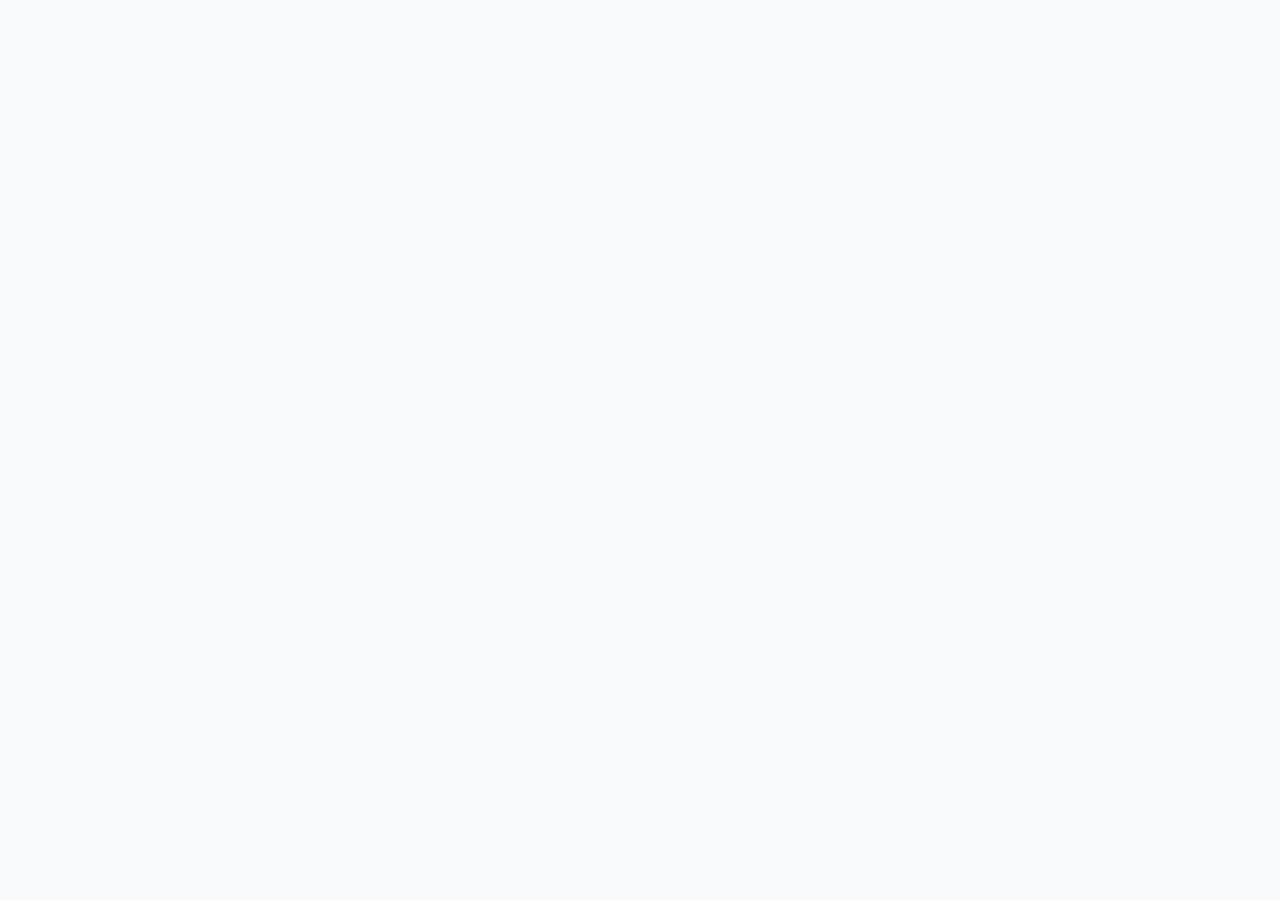
==== login.html @ 10139f5b "login.html" ====
<!DOCTYPE html>
<html lang="en">
  <head>
    <meta charset="UTF-8" />
    <meta name="viewport" content="width=device-width, initial-scale=1.0" />
    <meta name="description" content="Login to your Blogr account." />
    <title>Login | Blogr</title>
    <link rel="preconnect" href="https://fonts.googleapis.com" />
    <link rel="preconnect" href="https://fonts.gstatic.com" crossorigin />
    <link
      href="https://fonts.googleapis.com/css2?family=Overpass:wght@300;600&family=Ubuntu:wght@400;500;700&display=swap"
      rel="stylesheet"
    />
    <style>
      /* ============================================================
         CSS CUSTOM PROPERTIES
         ============================================================ */
      :root {
        --clr-red-light: hsl(356, 100%, 66%);
        --clr-red-dark: hsl(355, 100%, 74%);
        --clr-red-hover: hsl(356, 100%, 58%);
        --clr-hero-start: hsl(13, 100%, 72%);
        --clr-hero-end: hsl(353, 100%, 62%);
        --clr-heading: hsl(208, 49%, 24%);
        --clr-body: hsl(207, 13%, 34%);
        --clr-input-border: hsl(207, 13%, 80%);
        --clr-input-focus: hsl(356, 100%, 66%);
        --clr-error: hsl(356, 100%, 60%);
        --clr-success: hsl(145, 63%, 49%);
        --clr-bg: hsl(210, 20%, 98%);
        --grad-hero: linear-gradient(135deg, var(--clr-hero-start), var(--clr-hero-end));
        --font-body: "Overpass", sans-serif;
        --font-ui: "Ubuntu", sans-serif;
        --radius-pill: 9999px;
        --radius-lg: 1.25rem;
        --radius-md: 0.75rem;
        --radius-sm: 0.5rem;
        --shadow-card: 0 20px 60px rgba(0, 0, 0, 0.1);
        --shadow-input: 0 0 0 3px rgba(255, 82, 93, 0.18);
        --transition: 250ms ease;
      }

      /* ============================================================
         RESET
         ============================================================ */
      *,
      *::before,
      *::after {
        box-sizing: border-box;
        margin: 0;
        padding: 0;
      }

      html {
        font-size: 16px;
        scroll-behavior: smooth;
      }

      body {
        font-family: var(--font-body);
        font-weight: 300;
        color: var(--clr-body);
        background: var(--clr-bg);
        min-height: 100vh;
        display: flex;
        flex-direction: column;
        overflow-x: hidden;
      }

      a {
        text-decoration: none;
        color: inherit;
      }

      button {
        cursor: pointer;
        border: none;
        background: none;
        font-family: inherit;
      }

      img,
      svg {
        display: block;
        max-width: 100%;
      }

      /* ============================================================
         PAGE LOADER
         ============================================================ */
      .page-loader {
        position: fixed;
        inset: 0;
        background: #fff;
        display: flex;
        align-items: center;
        justify-content: center;
        z-index: 9999;
        transition: opacity 0.4s ease, visibility 0.4s ease;
      }

      .page-loader.is-hidden {
        opacity: 0;
        visibility: hidden;
      }

      .loader-ring {
        width: 3rem;
        height: 3rem;
        border: 3px solid hsl(240, 6%, 90%);
        border-top-color: var(--clr-red-light);
        border-radius: 50%;
        animation: spin 0.75s linear infinite;
      }

      @keyframes spin {
        to { transform: rotate(360deg); }
      }

      /* ============================================================
         NAVIGATION
         ============================================================
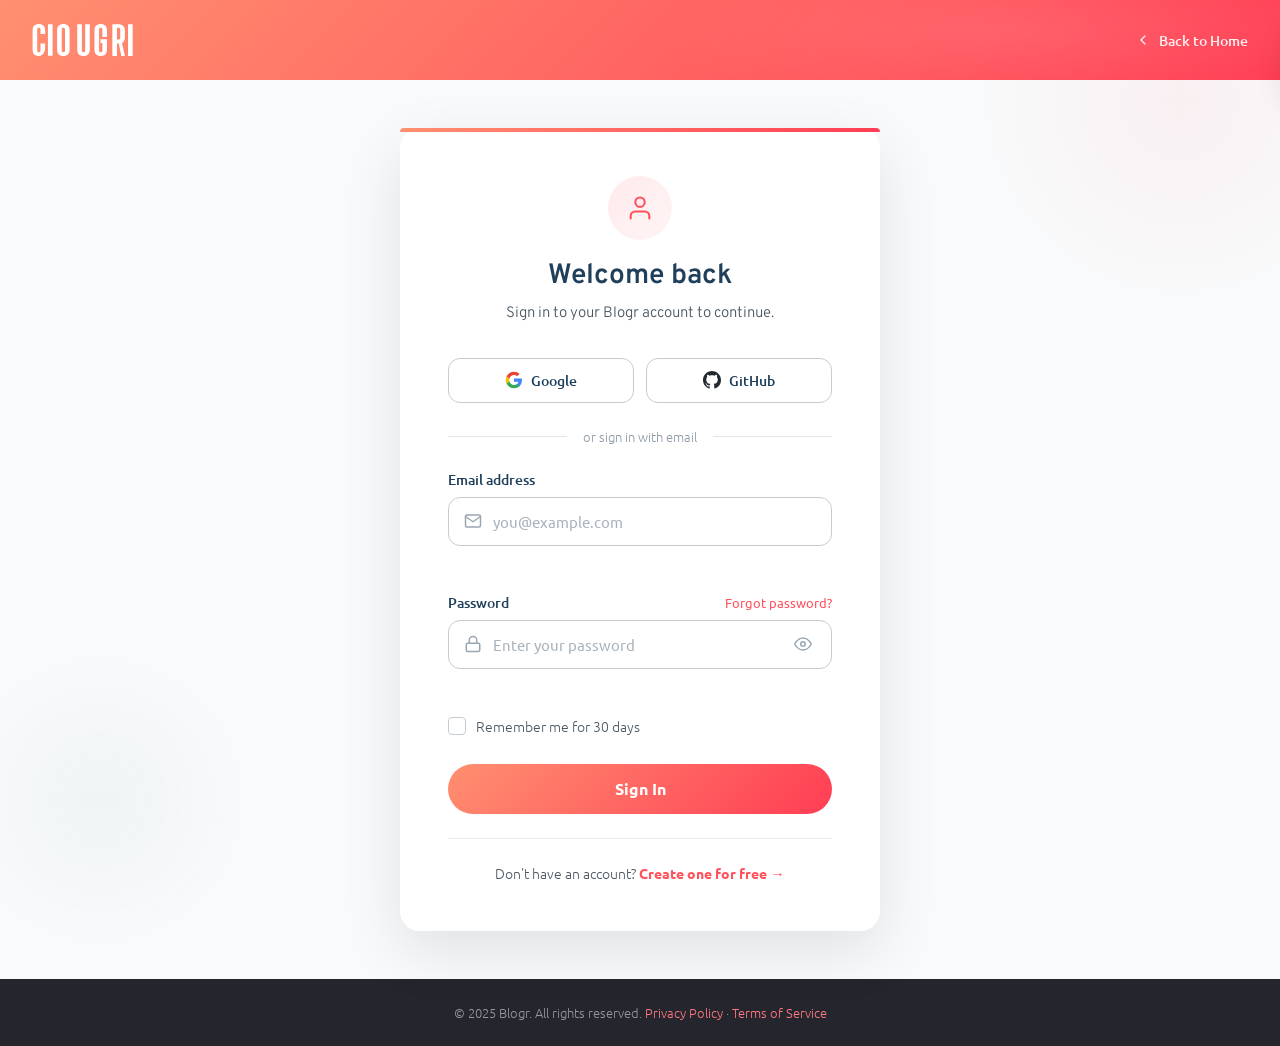
==== commit c4822180: "login.html" ====
--- a/login.html
+++ b/login.html
@@ -119,4 +119,1076 @@
 
       /* ============================================================
          NAVIGATION
-         ============================================================ 
+         ============================================================ */
+      .nav {
+        background: var(--grad-hero);
+        padding: 0 clamp(1.25rem, 5vw, 2rem);
+        height: 5rem;
+        display: flex;
+        align-items: center;
+        justify-content: space-between;
+        position: relative;
+        overflow: hidden;
+        flex-shrink: 0;
+      }
+
+      .nav::before {
+        content: "";
+        position: absolute;
+        top: -60%;
+        right: -10%;
+        width: 60%;
+        height: 200%;
+        background: radial-gradient(
+          ellipse at center,
+          rgba(255, 255, 255, 0.1) 0%,
+          transparent 68%
+        );
+        border-radius: 50%;
+        pointer-events: none;
+      }
+
+      .nav__logo {
+        display: flex;
+        align-items: center;
+        transition: opacity 150ms ease;
+        position: relative;
+        z-index: 1;
+      }
+
+      .nav__logo:hover {
+        opacity: 0.82;
+      }
+
+      .nav__back {
+        display: flex;
+        align-items: center;
+        gap: 0.5rem;
+        color: rgba(255, 255, 255, 0.9);
+        font-family: var(--font-ui);
+        font-weight: 500;
+        font-size: 0.875rem;
+        transition: color var(--transition), transform var(--transition);
+        position: relative;
+        z-index: 1;
+      }
+
+      .nav__back:hover {
+        color: #fff;
+        transform: translateX(-3px);
+      }
+
+      .nav__back svg {
+        display: inline;
+      }
+
+      /* ============================================================
+         MAIN CONTENT
+         ============================================================ */
+      .auth-page {
+        flex: 1;
+        display: flex;
+        align-items: center;
+        justify-content: center;
+        padding: 3rem clamp(1.25rem, 5vw, 2rem);
+        position: relative;
+      }
+
+      /* Decorative background blobs */
+      .auth-page::before,
+      .auth-page::after {
+        content: "";
+        position: fixed;
+        border-radius: 50%;
+        pointer-events: none;
+        z-index: 0;
+      }
+
+      .auth-page::before {
+        width: 400px;
+        height: 400px;
+        background: radial-gradient(
+          circle,
+          rgba(255, 82, 93, 0.06) 0%,
+          transparent 70%
+        );
+        top: -100px;
+        right: -100px;
+      }
+
+      .auth-page::after {
+        width: 300px;
+        height: 300px;
+        background: radial-gradient(
+          circle,
+          rgba(13, 100, 72, 0.04) 0%,
+          transparent 70%
+        );
+        bottom: -50px;
+        left: -50px;
+      }
+
+      /* ============================================================
+         AUTH CARD
+         ============================================================ */
+      .auth-card {
+        background: #fff;
+        border-radius: var(--radius-lg);
+        box-shadow: var(--shadow-card);
+        padding: clamp(2rem, 5vw, 3rem);
+        width: 100%;
+        max-width: 480px;
+        position: relative;
+        z-index: 1;
+        animation: slideUp 0.6s ease both;
+      }
+
+      @keyframes slideUp {
+        from {
+          opacity: 0;
+          transform: translateY(2rem);
+        }
+        to {
+          opacity: 1;
+          transform: translateY(0);
+        }
+      }
+
+      /* Card top accent bar */
+      .auth-card::before {
+        content: "";
+        position: absolute;
+        top: 0;
+        left: 0;
+        right: 0;
+        height: 4px;
+        background: var(--grad-hero);
+        border-radius: var(--radius-lg) var(--radius-lg) 0 0;
+      }
+
+      /* ============================================================
+         CARD HEADER
+         ============================================================ */
+      .auth-card__header {
+        text-align: center;
+        margin-bottom: 2rem;
+      }
+
+      .auth-card__icon {
+        width: 64px;
+        height: 64px;
+        background: linear-gradient(
+          135deg,
+          rgba(255, 82, 93, 0.12),
+          rgba(255, 122, 133, 0.08)
+        );
+        border-radius: 50%;
+        display: flex;
+        align-items: center;
+        justify-content: center;
+        margin: 0 auto 1.25rem;
+      }
+
+      .auth-card__title {
+        font-family: var(--font-body);
+        font-weight: 600;
+        font-size: 1.75rem;
+        color: var(--clr-heading);
+        margin-bottom: 0.5rem;
+        line-height: 1.2;
+      }
+
+      .auth-card__subtitle {
+        font-size: 0.9375rem;
+        color: var(--clr-body);
+        line-height: 1.6;
+      }
+
+      /* ============================================================
+         SOCIAL LOGIN BUTTONS
+         ============================================================ */
+      .social-btns {
+        display: grid;
+        grid-template-columns: 1fr 1fr;
+        gap: 0.75rem;
+        margin-bottom: 1.5rem;
+      }
+
+      .social-btn {
+        display: flex;
+        align-items: center;
+        justify-content: center;
+        gap: 0.5rem;
+        padding: 0.75rem 1rem;
+        border: 1.5px solid var(--clr-input-border);
+        border-radius: var(--radius-md);
+        font-family: var(--font-ui);
+        font-weight: 500;
+        font-size: 0.875rem;
+        color: var(--clr-heading);
+        background: #fff;
+        cursor: pointer;
+        transition: border-color var(--transition), background var(--transition),
+          box-shadow var(--transition), transform 150ms ease;
+      }
+
+      .social-btn:hover {
+        border-color: var(--clr-red-light);
+        background: rgba(255, 82, 93, 0.03);
+        box-shadow: 0 2px 12px rgba(255, 82, 93, 0.1);
+        transform: translateY(-1px);
+      }
+
+      .social-btn svg {
+        flex-shrink: 0;
+      }
+
+      /* ============================================================
+         DIVIDER
+         ============================================================ */
+      .divider {
+        display: flex;
+        align-items: center;
+        gap: 1rem;
+        margin-bottom: 1.5rem;
+      }
+
+      .divider__line {
+        flex: 1;
+        height: 1px;
+        background: hsl(207, 13%, 90%);
+      }
+
+      .divider__text {
+        font-family: var(--font-ui);
+        font-size: 0.8125rem;
+        color: hsl(207, 13%, 60%);
+        white-space: nowrap;
+      }
+
+      /* ============================================================
+         FORM
+         ============================================================ */
+      .auth-form {
+        display: flex;
+        flex-direction: column;
+        gap: 1.25rem;
+      }
+
+      .form-group {
+        display: flex;
+        flex-direction: column;
+        gap: 0.5rem;
+      }
+
+      .form-label {
+        font-family: var(--font-ui);
+        font-weight: 500;
+        font-size: 0.875rem;
+        color: var(--clr-heading);
+        display: flex;
+        align-items: center;
+        justify-content: space-between;
+      }
+
+      .form-label__link {
+        font-weight: 400;
+        color: var(--clr-red-light);
+        font-size: 0.8125rem;
+        transition: color var(--transition);
+      }
+
+      .form-label__link:hover {
+        color: var(--clr-red-hover);
+        text-decoration: underline;
+      }
+
+      /* Input wrapper (for icon + input) */
+      .input-wrapper {
+        position: relative;
+        display: flex;
+        align-items: center;
+      }
+
+      .input-icon {
+        position: absolute;
+        left: 1rem;
+        color: hsl(207, 13%, 65%);
+        pointer-events: none;
+        transition: color var(--transition);
+        flex-shrink: 0;
+      }
+
+      .input-wrapper:focus-within .input-icon {
+        color: var(--clr-red-light);
+      }
+
+      .form-input {
+        width: 100%;
+        padding: 0.875rem 1rem 0.875rem 2.75rem;
+        border: 1.5px solid var(--clr-input-border);
+        border-radius: var(--radius-md);
+        font-family: var(--font-ui);
+        font-size: 0.9375rem;
+        color: var(--clr-heading);
+        background: #fff;
+        transition: border-color var(--transition), box-shadow var(--transition);
+        outline: none;
+      }
+
+      .form-input::placeholder {
+        color: hsl(207, 13%, 70%);
+        font-weight: 400;
+      }
+
+      .form-input:focus {
+        border-color: var(--clr-input-focus);
+        box-shadow: var(--shadow-input);
+      }
+
+      .form-input.is-error {
+        border-color: var(--clr-error);
+        box-shadow: 0 0 0 3px rgba(255, 82, 93, 0.15);
+      }
+
+      .form-input.is-success {
+        border-color: var(--clr-success);
+        box-shadow: 0 0 0 3px rgba(72, 199, 142, 0.15);
+      }
+
+      /* Toggle password visibility */
+      .input-toggle {
+        position: absolute;
+        right: 1rem;
+        background: none;
+        border: none;
+        cursor: pointer;
+        color: hsl(207, 13%, 65%);
+        display: flex;
+        align-items: center;
+        padding: 0.25rem;
+        border-radius: 4px;
+        transition: color var(--transition);
+      }
+
+      .input-toggle:hover {
+        color: var(--clr-red-light);
+      }
+
+      /* Error message */
+      .form-error {
+        font-family: var(--font-ui);
+        font-size: 0.8125rem;
+        color: var(--clr-error);
+        display: flex;
+        align-items: center;
+        gap: 0.35rem;
+        opacity: 0;
+        transform: translateY(-4px);
+        transition: opacity var(--transition), transform var(--transition);
+        min-height: 1.2rem;
+      }
+
+      .form-error.is-visible {
+        opacity: 1;
+        transform: translateY(0);
+      }
+
+      /* ============================================================
+         REMEMBER ME ROW
+         ============================================================ */
+      .form-row {
+        display: flex;
+        align-items: center;
+        justify-content: space-between;
+        gap: 1rem;
+        flex-wrap: wrap;
+      }
+
+      .checkbox-label {
+        display: flex;
+        align-items: center;
+        gap: 0.6rem;
+        cursor: pointer;
+        font-family: var(--font-ui);
+        font-size: 0.875rem;
+        color: var(--clr-body);
+        user-select: none;
+      }
+
+      .checkbox-input {
+        position: absolute;
+        opacity: 0;
+        width: 0;
+        height: 0;
+      }
+
+      .checkbox-custom {
+        width: 18px;
+        height: 18px;
+        border: 1.5px solid var(--clr-input-border);
+        border-radius: 4px;
+        background: #fff;
+        display: flex;
+        align-items: center;
+        justify-content: center;
+        transition: border-color var(--transition), background var(--transition);
+        flex-shrink: 0;
+      }
+
+      .checkbox-input:checked + .checkbox-custom {
+        background: var(--clr-red-light);
+        border-color: var(--clr-red-light);
+      }
+
+      .checkbox-input:checked + .checkbox-custom::after {
+        content: "";
+        display: block;
+        width: 5px;
+        height: 9px;
+        border: 2px solid #fff;
+        border-top: none;
+        border-left: none;
+        transform: rotate(45deg) translate(-1px, -1px);
+      }
+
+      .checkbox-input:focus-visible + .checkbox-custom {
+        outline: 3px solid rgba(255, 82, 93, 0.3);
+        outline-offset: 2px;
+      }
+
+      /* ============================================================
+         SUBMIT BUTTON
+         ============================================================ */
+      .btn-submit {
+        width: 100%;
+        padding: 0.9rem 2rem;
+        background: var(--grad-hero);
+        color: #fff;
+        border: none;
+        border-radius: var(--radius-pill);
+        font-family: var(--font-ui);
+        font-weight: 700;
+        font-size: 1rem;
+        cursor: pointer;
+        transition: opacity var(--transition), transform 150ms ease,
+          box-shadow var(--transition);
+        position: relative;
+        overflow: hidden;
+        margin-top: 0.5rem;
+      }
+
+      .btn-submit::before {
+        content: "";
+        position: absolute;
+        inset: 0;
+        background: rgba(255, 255, 255, 0);
+        transition: background var(--transition);
+      }
+
+      .btn-submit:hover::before {
+        background: rgba(255, 255, 255, 0.12);
+      }
+
+      .btn-submit:hover {
+        transform: translateY(-2px);
+        box-shadow: 0 8px 24px rgba(255, 82, 93, 0.35);
+      }
+
+      .btn-submit:active {
+        transform: translateY(0);
+        box-shadow: none;
+      }
+
+      .btn-submit:disabled {
+        opacity: 0.65;
+        cursor: not-allowed;
+        transform: none;
+      }
+
+      /* Loading spinner inside button */
+      .btn-submit__spinner {
+        display: none;
+        width: 18px;
+        height: 18px;
+        border: 2px solid rgba(255, 255, 255, 0.4);
+        border-top-color: #fff;
+        border-radius: 50%;
+        animation: spin 0.6s linear infinite;
+        margin-inline: auto;
+      }
+
+      .btn-submit.is-loading .btn-submit__text {
+        display: none;
+      }
+
+      .btn-submit.is-loading .btn-submit__spinner {
+        display: block;
+      }
+
+      /* ============================================================
+         CARD FOOTER
+         ============================================================ */
+      .auth-card__footer {
+        text-align: center;
+        margin-top: 1.5rem;
+        padding-top: 1.5rem;
+        border-top: 1px solid hsl(207, 13%, 92%);
+        font-family: var(--font-ui);
+        font-size: 0.9rem;
+        color: var(--clr-body);
+      }
+
+      .auth-card__footer a {
+        color: var(--clr-red-light);
+        font-weight: 600;
+        transition: color var(--transition);
+      }
+
+      .auth-card__footer a:hover {
+        color: var(--clr-red-hover);
+        text-decoration: underline;
+      }
+
+      /* ============================================================
+         FOOTER
+         ============================================================ */
+      .site-footer {
+        background: hsl(240, 10%, 16%);
+        padding: 1.5rem clamp(1.25rem, 5vw, 2rem);
+        text-align: center;
+        flex-shrink: 0;
+      }
+
+      .site-footer p {
+        font-family: var(--font-ui);
+        font-size: 0.8125rem;
+        color: hsl(240, 2%, 60%);
+      }
+
+      .site-footer a {
+        color: hsl(356, 100%, 74%);
+        transition: color var(--transition);
+      }
+
+      .site-footer a:hover {
+        color: #fff;
+      }
+
+      /* ============================================================
+         SUCCESS TOAST
+         ============================================================ */
+      .toast {
+        position: fixed;
+        top: 1.5rem;
+        right: 1.5rem;
+        background: #fff;
+        border-radius: var(--radius-md);
+        box-shadow: 0 8px 32px rgba(0, 0, 0, 0.14);
+        padding: 1rem 1.25rem;
+        display: flex;
+        align-items: center;
+        gap: 0.75rem;
+        max-width: 320px;
+        z-index: 1000;
+        transform: translateX(calc(100% + 2rem));
+        transition: transform 0.4s cubic-bezier(0.34, 1.56, 0.64, 1);
+        border-left: 4px solid var(--clr-success);
+      }
+
+      .toast.is-visible {
+        transform: translateX(0);
+      }
+
+      .toast__icon {
+        width: 36px;
+        height: 36px;
+        background: rgba(72, 199, 142, 0.12);
+        border-radius: 50%;
+        display: flex;
+        align-items: center;
+        justify-content: center;
+        flex-shrink: 0;
+        color: var(--clr-success);
+      }
+
+      .toast__content {
+        flex: 1;
+      }
+
+      .toast__title {
+        font-family: var(--font-ui);
+        font-weight: 600;
+        font-size: 0.9rem;
+        color: var(--clr-heading);
+        margin-bottom: 0.2rem;
+      }
+
+      .toast__msg {
+        font-family: var(--font-ui);
+        font-size: 0.8125rem;
+        color: var(--clr-body);
+      }
+
+      /* ============================================================
+         STRENGTH INDICATOR (not shown on login but ready)
+         ============================================================ */
+      .strength-bar {
+        display: flex;
+        gap: 4px;
+        margin-top: 0.4rem;
+      }
+
+      .strength-bar__segment {
+        height: 4px;
+        flex: 1;
+        border-radius: 2px;
+        background: hsl(207, 13%, 88%);
+        transition: background var(--transition);
+      }
+
+      /* ============================================================
+         RESPONSIVE
+         ============================================================ */
+      @media (max-width: 520px) {
+        .auth-card {
+          padding: 1.75rem 1.25rem;
+          border-radius: var(--radius-md);
+        }
+
+        .auth-card__title {
+          font-size: 1.5rem;
+        }
+
+        .social-btns {
+          grid-template-columns: 1fr;
+        }
+
+        .toast {
+          top: auto;
+          bottom: 1.5rem;
+          right: 1rem;
+          left: 1rem;
+          max-width: 100%;
+          transform: translateY(calc(100% + 2rem));
+        }
+
+        .toast.is-visible {
+          transform: translateY(0);
+        }
+      }
+
+      /* ============================================================
+         REDUCED MOTION
+         ============================================================ */
+      @media (prefers-reduced-motion: reduce) {
+        *,
+        *::before,
+        *::after {
+          animation-duration: 0.01ms !important;
+          transition-duration: 0.01ms !important;
+        }
+      }
+    </style>
+  </head>
+
+  <body>
+    <!-- Page Loader -->
+    <div class="page-loader" id="pageLoader">
+      <div class="loader-ring"></div>
+    </div>
+
+    <!-- Toast Notification -->
+    <div class="toast" id="toast" role="alert" aria-live="polite">
+      <div class="toast__icon">
+        <svg xmlns="http://www.w3.org/2000/svg" width="18" height="18"
+          viewBox="0 0 24 24" fill="none" stroke="currentColor"
+          stroke-width="2.5" stroke-linecap="round" stroke-linejoin="round">
+          <polyline points="20 6 9 17 4 12"></polyline>
+        </svg>
+      </div>
+      <div class="toast__content">
+        <p class="toast__title">Login Successful!</p>
+        <p class="toast__msg">Welcome back. Redirecting you now…</p>
+      </div>
+    </div>
+
+    <!-- NAVIGATION -->
+    <nav class="nav" aria-label="Site navigation">
+      <a href="index.html" class="nav__logo" aria-label="Blogr home">
+        <svg xmlns="http://www.w3.org/2000/svg" width="101" height="32" aria-hidden="true">
+          <g fill="#FFF" fill-rule="evenodd">
+            <path d="M6.856 32c-3.789 0-6.27-2.086-6.27-6.264V6.242C.586 2.086 3.067 0 6.856 0c3.789 0 6.27 2.086 6.27 6.242V10H8.49V5.825C8.49 4.453 7.88 3.81 6.856 3.81c-1.025 0-1.635.643-1.635 2.015v20.35c0 1.372.61 2.015 1.635 2.015 1.025 0 1.635-.643 1.635-2.015V19.53h4.635v4.206C13.126 27.914 10.645 32 6.856 32zM15.96.321h4.635v31.358H15.96zM31.373 32c-3.79 0-6.27-2.086-6.27-6.264V6.242C25.103 2.086 27.583 0 31.373 0c3.789 0 6.27 2.086 6.27 6.242v19.494C37.643 29.914 35.162 32 31.373 32zm-1.636-26.175v20.35c0 1.372.611 2.015 1.636 2.015 1.024 0 1.635-.643 1.635-2.015V5.825c0-1.372-.611-2.015-1.635-2.015-1.025 0-1.636.643-1.636 2.015zM51.522 32c-3.79 0-6.27-2.086-6.27-6.264V.32h4.634v25.855c0 1.372.61 2.015 1.636 2.015 1.024 0 1.635-.643 1.635-2.015V.321h4.635v25.415C57.792 29.914 55.311 32 51.522 32zM68.73 32c-3.79 0-6.27-2.086-6.27-6.264V6.242C62.46 2.086 64.94 0 68.73 0c3.788 0 6.27 2.086 6.27 6.242V13H70.364V5.825c0-1.372-.61-2.015-1.635-2.015-1.025 0-1.636.643-1.636 2.015v20.35c0 1.372.611 2.015 1.636 2.015 1.025 0 1.635-.643 1.635-2.015V19h-1.871v-3.81H75v10.546C75 29.914 72.518 32 68.73 32zM89.382 32L86.735 19.4H84.96V32H80.324V.321h6.27c3.79 0 6.27 2.086 6.27 6.242v6.574c0 2.786-1.025 4.8-2.904 5.871L92.898 32h-3.516zm-4.422-28.19V15.59h1.636c1.025 0 1.635-.643 1.635-2.015V5.825c0-1.372-.61-2.015-1.635-2.015H84.96zM100.676 32H96.04V.321h4.635z"/>
+          </g>
+        </svg>
+      </a>
+
+      <a href="index.html" class="nav__back" aria-label="Back to home">
+        <svg xmlns="http://www.w3.org/2000/svg" width="16" height="16"
+          viewBox="0 0 24 24" fill="none" stroke="currentColor"
+          stroke-width="2" stroke-linecap="round" stroke-linejoin="round">
+          <polyline points="15 18 9 12 15 6"></polyline>
+        </svg>
+        Back to Home
+      </a>
+    </nav>
+
+    <!-- MAIN CONTENT -->
+    <main class="auth-page">
+      <div class="auth-card" role="main">
+        <!-- Card Header -->
+        <div class="auth-card__header">
+          <div class="auth-card__icon" aria-hidden="true">
+            <svg xmlns="http://www.w3.org/2000/svg" width="28" height="28"
+              viewBox="0 0 24 24" fill="none" stroke="hsl(356,100%,66%)"
+              stroke-width="1.8" stroke-linecap="round" stroke-linejoin="round">
+              <path d="M20 21v-2a4 4 0 0 0-4-4H8a4 4 0 0 0-4 4v2"></path>
+              <circle cx="12" cy="7" r="4"></circle>
+            </svg>
+          </div>
+          <h1 class="auth-card__title">Welcome back</h1>
+          <p class="auth-card__subtitle">
+            Sign in to your Blogr account to continue.
+          </p>
+        </div>
+
+        <!-- Social Login -->
+        <div class="social-btns" aria-label="Sign in with social accounts">
+          <button class="social-btn" type="button" aria-label="Continue with Google">
+            <svg xmlns="http://www.w3.org/2000/svg" width="18" height="18" viewBox="0 0 24 24">
+              <path fill="#4285F4" d="M22.56 12.25c0-.78-.07-1.53-.2-2.25H12v4.26h5.92c-.26 1.37-1.04 2.53-2.21 3.31v2.77h3.57c2.08-1.92 3.28-4.74 3.28-8.09z"/>
+              <path fill="#34A853" d="M12 23c2.97 0 5.46-.98 7.28-2.66l-3.57-2.77c-.98.66-2.23 1.06-3.71 1.06-2.86 0-5.29-1.93-6.16-4.53H2.18v2.84C3.99 20.53 7.7 23 12 23z"/>
+              <path fill="#FBBC05" d="M5.84 14.09c-.22-.66-.35-1.36-.35-2.09s.13-1.43.35-2.09V7.07H2.18C1.43 8.55 1 10.22 1 12s.43 3.45 1.18 4.93l2.85-2.22.81-.62z"/>
+              <path fill="#EA4335" d="M12 5.38c1.62 0 3.06.56 4.21 1.64l3.15-3.15C17.45 2.09 14.97 1 12 1 7.7 1 3.99 3.47 2.18 7.07l3.66 2.84c.87-2.6 3.3-4.53 6.16-4.53z"/>
+            </svg>
+            Google
+          </button>
+
+          <button class="social-btn" type="button" aria-label="Continue with GitHub">
+            <svg xmlns="http://www.w3.org/2000/svg" width="18" height="18" viewBox="0 0 24 24" fill="#24292e">
+              <path d="M12 0C5.37 0 0 5.37 0 12c0 5.31 3.435 9.795 8.205 11.385.6.105.825-.255.825-.57 0-.285-.015-1.23-.015-2.235-3.015.555-3.795-.735-4.035-1.41-.135-.345-.72-1.41-1.23-1.695-.42-.225-1.02-.78-.015-.795.945-.015 1.62.87 1.845 1.23 1.08 1.815 2.805 1.305 3.495.99.105-.78.42-1.305.765-1.605-2.67-.3-5.46-1.335-5.46-5.925 0-1.305.465-2.385 1.23-3.225-.12-.3-.54-1.53.12-3.18 0 0 1.005-.315 3.3 1.23.96-.27 1.98-.405 3-.405s2.04.135 3 .405c2.295-1.56 3.3-1.23 3.3-1.23.66 1.65.24 2.88.12 3.18.765.84 1.23 1.905 1.23 3.225 0 4.605-2.805 5.625-5.475 5.925.435.375.81 1.095.81 2.22 0 1.605-.015 2.895-.015 3.3 0 .315.225.69.825.57A12.02 12.02 0 0 0 24 12c0-6.63-5.37-12-12-12z"/>
+            </svg>
+            GitHub
+          </button>
+        </div>
+
+        <!-- Divider -->
+        <div class="divider" role="separator">
+          <div class="divider__line"></div>
+          <span class="divider__text">or sign in with email</span>
+          <div class="divider__line"></div>
+        </div>
+
+        <!-- Login Form -->
+        <form class="auth-form" id="loginForm" novalidate aria-label="Login form">
+          <!-- Email -->
+          <div class="form-group">
+            <label class="form-label" for="email">Email address</label>
+            <div class="input-wrapper">
+              <svg class="input-icon" xmlns="http://www.w3.org/2000/svg"
+                width="18" height="18" viewBox="0 0 24 24" fill="none"
+                stroke="currentColor" stroke-width="2" stroke-linecap="round"
+                stroke-linejoin="round" aria-hidden="true">
+                <path d="M4 4h16c1.1 0 2 .9 2 2v12c0 1.1-.9 2-2 2H4c-1.1 0-2-.9-2-2V6c0-1.1.9-2 2-2z"></path>
+                <polyline points="22,6 12,13 2,6"></polyline>
+              </svg>
+              <input
+                class="form-input"
+                type="email"
+                id="email"
+                name="email"
+                placeholder="you@example.com"
+                autocomplete="email"
+                required
+                aria-required="true"
+                aria-describedby="email-error"
+              />
+            </div>
+            <span class="form-error" id="email-error" role="alert" aria-live="polite">
+              <svg xmlns="http://www.w3.org/2000/svg" width="13" height="13"
+                viewBox="0 0 24 24" fill="none" stroke="currentColor"
+                stroke-width="2.5" stroke-linecap="round" stroke-linejoin="round">
+                <circle cx="12" cy="12" r="10"></circle>
+                <line x1="12" y1="8" x2="12" y2="12"></line>
+                <line x1="12" y1="16" x2="12.01" y2="16"></line>
+              </svg>
+              <span class="form-error__text"></span>
+            </span>
+          </div>
+
+          <!-- Password -->
+          <div class="form-group">
+            <label class="form-label" for="password">
+              Password
+              <a href="forgot-password.html" class="form-label__link">
+                Forgot password?
+              </a>
+            </label>
+            <div class="input-wrapper">
+              <svg class="input-icon" xmlns="http://www.w3.org/2000/svg"
+                width="18" height="18" viewBox="0 0 24 24" fill="none"
+                stroke="currentColor" stroke-width="2" stroke-linecap="round"
+                stroke-linejoin="round" aria-hidden="true">
+                <rect x="3" y="11" width="18" height="11" rx="2" ry="2"></rect>
+                <path d="M7 11V7a5 5 0 0 1 10 0v4"></path>
+              </svg>
+              <input
+                class="form-input"
+                type="password"
+                id="password"
+                name="password"
+                placeholder="Enter your password"
+                autocomplete="current-password"
+                required
+                aria-required="true"
+                aria-describedby="password-error"
+              />
+              <button
+                type="button"
+                class="input-toggle"
+                id="togglePassword"
+                aria-label="Show password"
+              >
+                <!-- Eye icon (show) -->
+                <svg id="eyeShow" xmlns="http://www.w3.org/2000/svg" width="18"
+                  height="18" viewBox="0 0 24 24" fill="none"
+                  stroke="currentColor" stroke-width="2" stroke-linecap="round"
+                  stroke-linejoin="round" aria-hidden="true">
+                  <path d="M1 12s4-8 11-8 11 8 11 8-4 8-11 8-11-8-11-8z"></path>
+                  <circle cx="12" cy="12" r="3"></circle>
+                </svg>
+                <!-- Eye-off icon (hide) -->
+                <svg id="eyeHide" xmlns="http://www.w3.org/2000/svg" width="18"
+                  height="18" viewBox="0 0 24 24" fill="none"
+                  stroke="currentColor" stroke-width="2" stroke-linecap="round"
+                  stroke-linejoin="round" aria-hidden="true"
+                  style="display:none">
+                  <path d="M17.94 17.94A10.07 10.07 0 0 1 12 20c-7 0-11-8-11-8a18.45 18.45 0 0 1 5.06-5.94"></path>
+                  <path d="M9.9 4.24A9.12 9.12 0 0 1 12 4c7 0 11 8 11 8a18.5 18.5 0 0 1-2.16 3.19"></path>
+                  <line x1="1" y1="1" x2="23" y2="23"></line>
+                </svg>
+              </button>
+            </div>
+            <span class="form-error" id="password-error" role="alert" aria-live="polite">
+              <svg xmlns="http://www.w3.org/2000/svg" width="13" height="13"
+                viewBox="0 0 24 24" fill="none" stroke="currentColor"
+                stroke-width="2.5" stroke-linecap="round" stroke-linejoin="round">
+                <circle cx="12" cy="12" r="10"></circle>
+                <line x1="12" y1="8" x2="12" y2="12"></line>
+                <line x1="12" y1="16" x2="12.01" y2="16"></line>
+              </svg>
+              <span class="form-error__text"></span>
+            </span>
+          </div>
+
+          <!-- Remember Me -->
+          <div class="form-group">
+            <label class="checkbox-label">
+              <input
+                class="checkbox-input"
+                type="checkbox"
+                id="remember"
+                name="remember"
+              />
+              <span class="checkbox-custom" aria-hidden="true"></span>
+              Remember me for 30 days
+            </label>
+          </div>
+
+          <!-- Submit Button -->
+          <button
+            type="submit"
+            class="btn-submit"
+            id="loginBtn"
+            aria-label="Sign in to your account"
+          >
+            <span class="btn-submit__text">Sign In</span>
+            <div class="btn-submit__spinner"></div>
+          </button>
+        </form>
+
+        <!-- Card Footer -->
+        <div class="auth-card__footer">
+          Don't have an account?
+          <a href="signup.html">Create one for free →</a>
+        </div>
+      </div>
+    </main>
+
+    <!-- SITE FOOTER -->
+    <footer class="site-footer">
+      <p>
+        &copy; 2025 Blogr. All rights reserved.
+        <a href="#">Privacy Policy</a> ·
+        <a href="#">Terms of Service</a>
+      </p>
+    </footer>
+
+    <!-- JAVASCRIPT -->
+    <script>
+      "use strict";
+
+      /* ── Page Loader ─────────────────────────────── */
+      (function () {
+        const loader = document.getElementById("pageLoader");
+        const hide = () =>
+          setTimeout(() => {
+            loader.classList.add("is-hidden");
+            setTimeout(() => loader.remove(), 450);
+          }, 300);
+        document.readyState === "complete"
+          ? hide()
+          : window.addEventListener("load", hide);
+      })();
+
+      /* ── Password Toggle ─────────────────────────── */
+      (function () {
+        const toggle = document.getElementById("togglePassword");
+        const input = document.getElementById("password");
+        const eyeShow = document.getElementById("eyeShow");
+        const eyeHide = document.getElementById("eyeHide");
+
+        if (!toggle || !input) return;
+
+        toggle.addEventListener("click", () => {
+          const isPassword = input.type === "password";
+          input.type = isPassword ? "text" : "password";
+          eyeShow.style.display = isPassword ? "none" : "block";
+          eyeHide.style.display = isPassword ? "block" : "none";
+          toggle.setAttribute(
+            "aria-label",
+            isPassword ? "Hide password" : "Show password"
+          );
+        });
+      })();
+
+      /* ── Form Validation ─────────────────────────── */
+      (function () {
+        const form = document.getElementById("loginForm");
+        const emailInput = document.getElementById("email");
+        const passwordInput = document.getElementById("password");
+        const loginBtn = document.getElementById("loginBtn");
+        const toast = document.getElementById("toast");
+
+        function showError(inputEl, errorId, message) {
+          const errorEl = document.getElementById(errorId);
+          const textEl = errorEl.querySelector(".form-error__text");
+          inputEl.classList.add("is-error");
+          inputEl.classList.remove("is-success");
+          textEl.textContent = message;
+          errorEl.classList.add("is-visible");
+          inputEl.setAttribute("aria-invalid", "true");
+        }
+
+        function showSuccess(inputEl, errorId) {
+          const errorEl = document.getElementById(errorId);
+          inputEl.classList.remove("is-error");
+          inputEl.classList.add("is-success");
+          errorEl.classList.remove("is-visible");
+          inputEl.setAttribute("aria-invalid", "false");
+        }
+
+        function clearState(inputEl, errorId) {
+          const errorEl = document.getElementById(errorId);
+          inputEl.classList.remove("is-error", "is-success");
+          errorEl.classList.remove("is-visible");
+          inputEl.removeAttribute("aria-invalid");
+        }
+
+        function validateEmail(value) {
+          if (!value) return "Email address is required.";
+          if (!/^[^\s@]+@[^\s@]+\.[^\s@]+$/.test(value))
+            return "Please enter a valid email address.";
+          return null;
+        }
+
+        function validatePassword(value) {
+          if (!value) return "Password is required.";
+          if (value.length < 6)
+            return "Password must be at least 6 characters.";
+          return null;
+        }
+
+        /* Real-time validation on blur */
+        emailInput.addEventListener("blur", () => {
+          const err = validateEmail(emailInput.value.trim());
+          err
+            ? showError(emailInput, "email-error", err)
+            : showSuccess(emailInput, "email-error");
+        });
+
+        emailInput.addEventListener("input", () => {
+          if (emailInput.classList.contains("is-error")) {
+            const err = validateEmail(emailInput.value.trim());
+            err
+              ? showError(emailInput, "email-error", err)
+              : showSuccess(emailInput, "email-error");
+          }
+        });
+
+        passwordInput.addEventListener("blur", () => {
+          const err = validatePassword(passwordInput.value);
+          err
+            ? showError(passwordInput, "password-error", err)
+            : showSuccess(passwordInput, "password-error");
+        });
+
+        passwordInput.addEventListener("input", () => {
+          if (passwordInput.classList.contains("is-error")) {
+            const err = validatePassword(passwordInput.value);
+            err
+              ? showError(passwordInput, "password-error", err)
+              : showSuccess(passwordInput, "password-error");
+          }
+        });
+
+        /* Form Submit */
+        form.addEventListener("submit", async (e) => {
+          e.preventDefault();
+
+          const emailErr = validateEmail(emailInput.value.trim());
+          const passErr = validatePassword(passwordInput.value);
+
+          if (emailErr) showError(emailInput, "email-error", emailErr);
+          else showSuccess(emailInput, "email-error");
+
+          if (passErr) showError(passwordInput, "password-error", passErr);
+          else showSuccess(passwordInput, "password-error");
+
+          if (emailErr || passErr) {
+            // Focus first error
+            if (emailErr) emailInput.focus();
+            else passwordInput.focus();
+            return;
+          }
+
+          /* Simulate API call */
+          loginBtn.classList.add("is-loading");
+          loginBtn.disabled = true;
+
+          await new Promise((r) => setTimeout(r, 1800));
+
+          loginBtn.classList.remove("is-loading");
+          loginBtn.disabled = false;
+
+          /* Show success toast */
+          toast.classList.add("is-visible");
+          setTimeout(() => toast.classList.remove("is-visible"), 3500);
+
+          /* Redirect after toast */
+          setTimeout(() => {
+            window.location.href = "index.html";
+          }, 3200);
+        });
+
+        /* Social button placeholder */
+        document.querySelectorAll(".social-btn").forEach((btn) => {
+          btn.addEventListener("click", () => {
+            btn.style.opacity = "0.7";
+            setTimeout(() => (btn.style.opacity = ""), 200);
+          });
+        });
+      })();
+    </script>
+  </body>
+</html>
